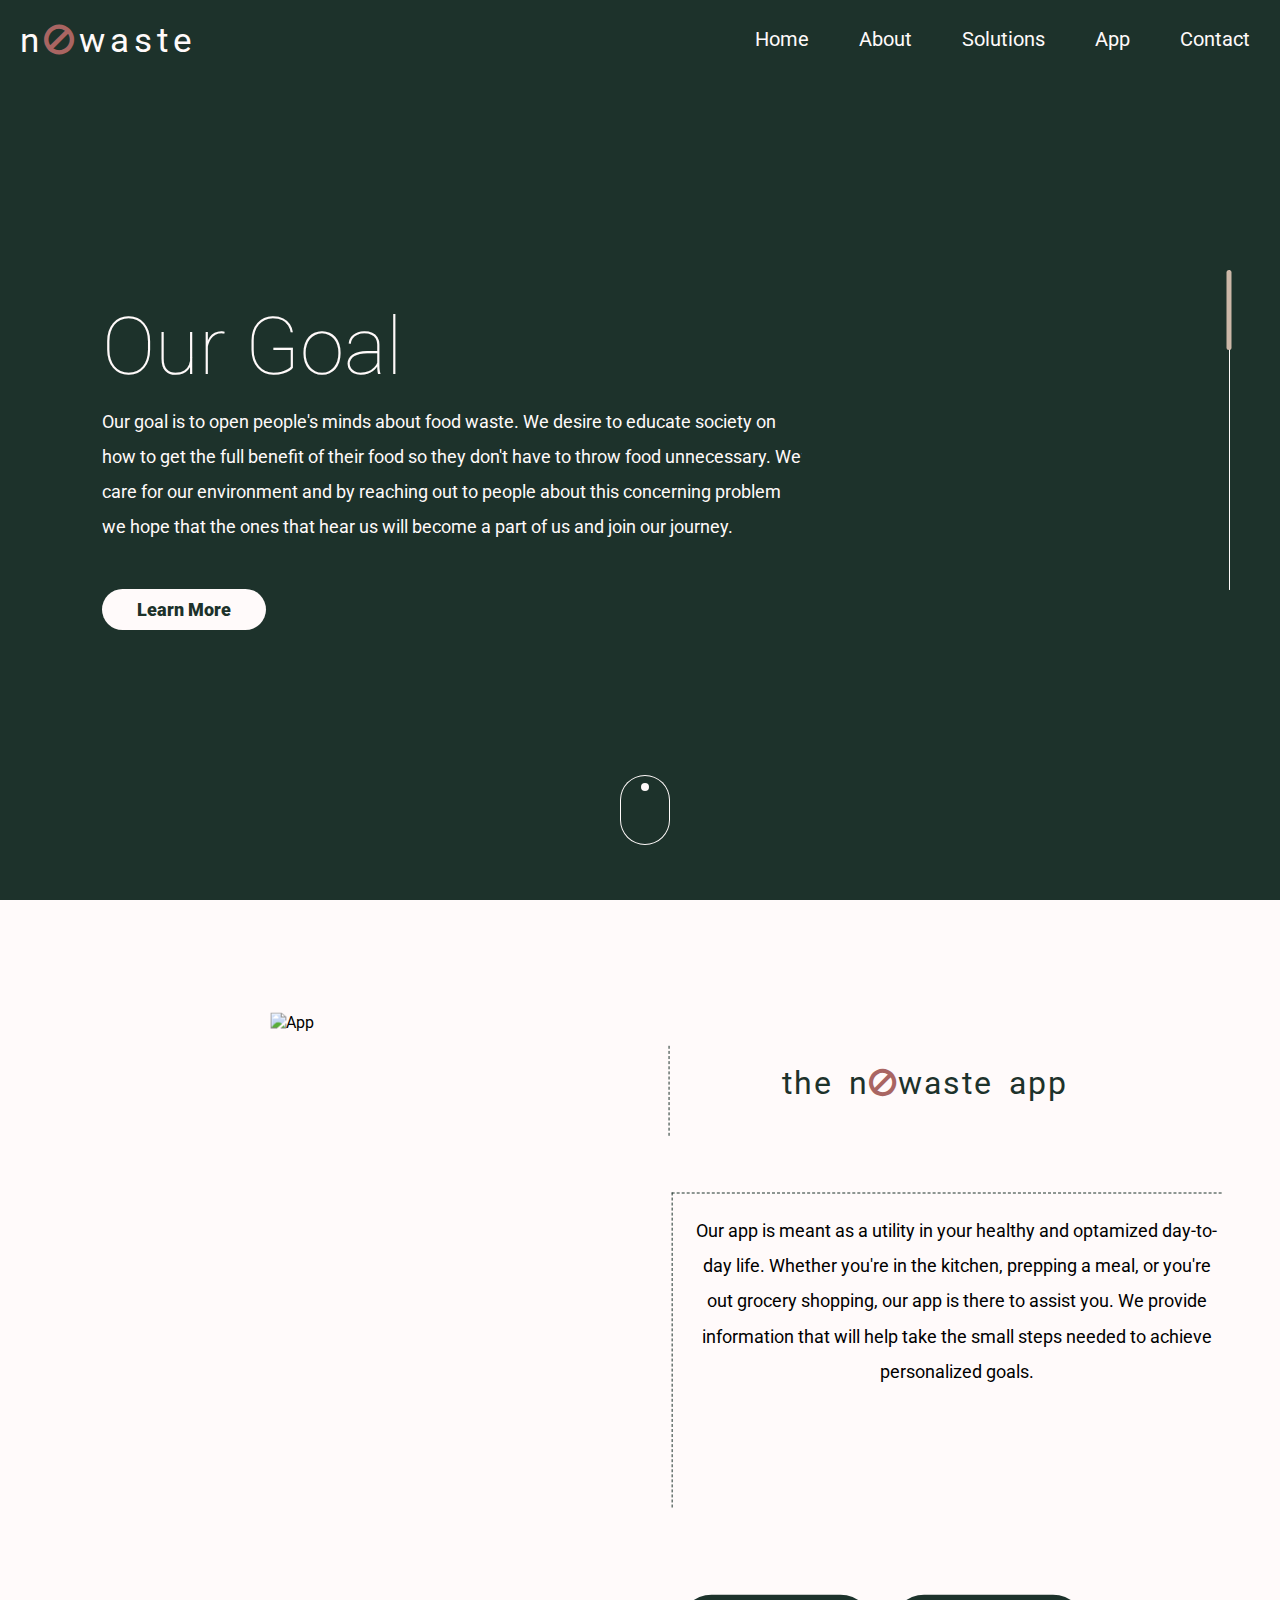
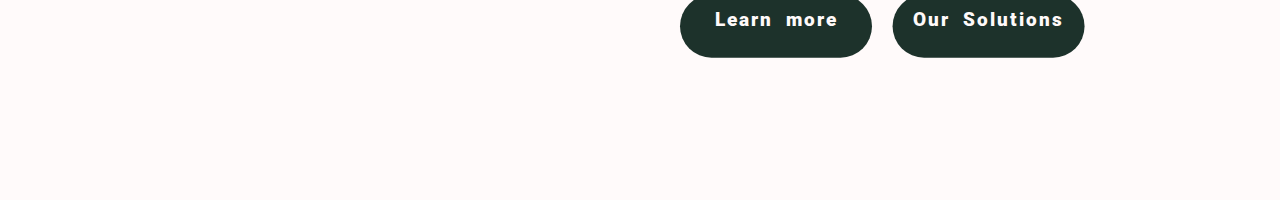
==== index.html @ 792d3bba "Add files via upload" ====
<!DOCTYPE html>
<html lang="en" dir="ltr">
  <head>
    <meta charset="utf-8">
    <meta name="viewport" content="width=device-width, initial-scale=1.0">
    <meta http-equiv="X-UA-Compatible" content="ie=edge">
    <link rel="preconnect" href="https://fonts.gstatic.com">
    <link rel="stylesheet" href="style.css">
    <link rel="stylesheet" href="https://cdnjs.cloudflare.com/ajax/libs/font-awesome/4.7.0/css/font-awesome.min.css">
    <title>Final Project NOwaste</title>
  </head>

  <body>

    <header>
      <div class="navbar">
        <input type="checkbox" id="navbar-check">
        <div class="navbar-head">
          <div class="navbar-logo">
            <a href="index.html" class="logo">n<i class="fa fa-ban"></i>waste</a>
          </div>
        </div>
        <div class="navbar-button" id="menu-nav">
          <label for="navbar-check">
            <span></span>
            <span></span>
            <span></span>
          </label>
        </div>

        <div class="links-navbar">
          <a href="index.html">Home</a>
          <a href="about.html">About</a>
          <a href="tips.html">Solutions</a>
          <a href="app.html">App</a>
          <a href="contact.html">Contact</a>
        </div>
      </div>
    </header>

    <div class="homepage-container">
      <div class="msg-container">
        <div id="slider">
          <div class="msg-col">
            <h1>Our Goal</h1>
            <p>
            Our goal is to open people's minds about food waste.
            We desire to educate society on how to get the full benefit of their food so they don't have to throw food unnecessary.
            We care for our environment and by reaching out to people about this concerning problem we hope that the ones that hear
            us will become a part of us and join our journey.
            </p>
              <a href="about.html">Learn More</a>
          </div>
          <div class="msg-col">
            <h1>Solutions</h1>
            <p>Here you can find some of our solutions on how you can avoid wasting food.
            Some of the information we cover here is how to make food last longer,
            what you can do to avoid over purchasing food,
            and recipes that uses most parts of the produce,
            all while maintaining the same taste and quality.</p>
              <a href="tips.html">Learn More</a>
          </div>
          <div class="msg-col">
            <h1>App</h1>
            <p>Our app is meant as a utility in your healthy and optamized day-to-day life.
            Whether you're in the kitchen, prepping a meal, or you're out grocery shopping,
            our app is there to assist you. We provide information that will help take the small steps
            needed to achieve personalized goals. </p>
              <a href="app.html">Learn More</a>
          </div>
          <div class="msg-col">
            <h1>Contact</h1>
            <p>We are an information site that works for a more sustainable future.
              Do you want to support us and have your ads on our websites
              and in our app? Send us an email! </p>
              <a href="contact.html">Learn More</a>
          </div>
          </div>
        </div>
        <div class="scroll" id="scrollOne">
          <a onclick="scrollDown('contentMain'); return false;" href="#" title="Scroll down" class="sectionScroll">!!!!<br>!!!!<br>!!!!</a>
        </div>
      </div>

      <button onclick="backTopFunc()" id="buttonTop" title="Back to top"><i class="fa fa-angle-double-up"></i></button>

      <script type="text/javascript" src="scroll.js"></script>

      <div class="controller">
        <div id="linje1" title="1. Slide"></div>
        <div id="linje2" title="2. Slide"></div>
        <div id="linje3" title="3. Slide"></div>
        <div id="linje4" title="4. Slide"></div>
        <div id="active" title="5. Slide"></div>
      </div>

      <section class="content-main" id="contentMain">
        <div class="picture-wrapper">
          <img src="img/app1.png" alt="App">
        </div>
        <div class="h-wrapper">
          <a href="app.html" title="Learn more about our app">the n<span><i class="fa fa-ban" aria-hidden="true"></span></i>waste app</a>
        </div>
        <div class="text-wrapper">
          <p>Our app is meant as a utility in your healthy and optamized day-to-day life.
          Whether you're in the kitchen, prepping a meal, or you're out grocery shopping,
          our app is there to assist you. We provide information that will help take the small steps
          needed to achieve personalized goals.</p>
        </div>
        <div class="app-main-wrapper">
          <a href="app.html" title="Learn More">Learn more</a>
        </div>
        <div class="app-main-wrapper" id="solutionsBtn">
          <a href="tips.html" title="Our Solutions">Our Solutions</a>
        </div>
      </section>

      <script type="text/javascript">

        var slider = document.getElementById('slider');
        var active = document.getElementById('active');
        var linje1 = document.getElementById('linje1');
        var linje2 = document.getElementById('linje2');
        var linje3 = document.getElementById('linje3');
        var linje4 = document.getElementById('linje4');

        linje1.onclick = function(){
          slider.style.transform = 'translateX(0)';
          active.style.top = '0px';
        }
        linje2.onclick = function(){
          slider.style.transform = 'translateX(-25%)';
          active.style.top = '80px';
        }
        linje3.onclick = function(){
          slider.style.transform = 'translateX(-50%)';
          active.style.top = '160px';
        }
        linje4.onclick = function(){
          slider.style.transform = 'translateX(-75%)';
          active.style.top = '240px';
        }

      </script>

      <noscript class="noscript-main">
        Javascript not enabled.
      </noscript>

    </div>

  </body>
</html>
---- style.css ----
@import url('https://fonts.googleapis.com/css2?family=Roboto:wght@300&display=swap');
*{
  margin: 0px;
  padding: 0px;
  box-sizing: border-box;
  font-family: 'Roboto', sans-serif;
}
body{
  margin: 0;
  background-color: #FFFAFA;
  min-height: 100vh;
}
/* end body*/

/*************** Nav 4.0 *************/

.navbar{
  height: 90px;
  width: 100%;
  background-color: #1d322b;
  position: fixed;
  z-index: 10000;
}

.navbar > .navbar-head{
  display: inline;
}

.navbar > .navbar-head > .navbar-logo{
  display: inline-block;
  padding: 20px 20px 20px 20px;
}

.navbar > .navbar-head > .navbar-logo > .logo{
  text-decoration: none;
  font-size: 35px;
  color: #FFFAFA;
  letter-spacing: 5px;
  cursor: pointer;
}

.navbar > .navbar-head > .navbar-logo > .logo > i{
  color: #a96562;
}

.navbar > .navbar-button{
  display: none;
}

.navbar > .links-navbar{
  display: inline;
}

.navbar > .links-navbar{
  float: right;
}

.navbar > .links-navbar > a{
  display: inline-block;
  padding: 25px 30px 25px 20px;
  text-decoration: none;
  font-size: 20px;
  color: /*#1d322b*/ #FFFAFA;
  float: left;
}

.navbar > .links-navbar > a:hover{
  background: transparent;
  color: #ccb8a8;
}

.navbar > .links-navbar > a::before{
  content: '';
  display: block;
  height: 2px;
  background: #ccb8a8;
  position: relative;
  top: 25px;
  width: 0%;
  transition: all ease-in-out 200ms;
}

.navbar > .links-navbar > a:hover::before{
  width: 100%;
}

.navbar #navbar-check{
  display: none;
}

@media (max-width: 780px) {
  .navbar > .navbar-button{
    display: inline-block;
    position: absolute;
    left: 95%;
    top: 50%;
    transform: translate(-95%, -50%);
  }

  .navbar > .navbar-button > label{
    display: inline-block;
    width: 50px;
    height: 50px;
    padding: 13px;
  }
  .navbar > .navbar-button > label:hover,
  .navbar #navbar-check:checked ~ .navbar-button > label{
    background-color: rgba(0, 0, 0, 0.3);
    border: 1px solid #ccb8a8;
  }

  .navbar > .navbar-button > label > span{
    display: block;
    width: 25px;
    height: 10px;
    border-top: 2px solid #ccb8a8;
  }
  .navbar > .links-navbar{
    position: absolute;
    display: block;
    width: 100%;
    background-color: #1d322b;
    height: 0px;
    transition: all 0.3s ease-in;
    overflow-y: hidden;
    top: 70px;
    left: 0px;
  }
  .navbar > .links-navbar > a{
    display: block;
    width: 100%;
    font-size: 22px;
    padding: 35px 50px 45px 30px;
    text-align: center;
    justify-content: center;
  }
  .navbar > #navbar-check:not(:checked) ~ .links-navbar{
    height: 0px;
  }
  .navbar > #navbar-check:checked ~ .links-navbar{
    height: calc(100vh - 50px);
    overflow-y: auto;
  }
}

/*************** End Nav 4.0 *************/

/************** Top half *************************/
.homepage-container{
  width: 100%;
  height: 100vh;
  background: #1d322b;
  background-position: center;
  background-size: cover;
  position: relative;
}

.msg-container{
  width: 700px;
  height: 500px;
  position: absolute;
  left: 8%;
  top: 60%;
  transform: translateY(-50%);
  overflow: hidden;
}

#slider{
  display: inline-flex;
  transition: 0.5s;
}

.msg-col{
  width: 700px;
  height: 380px;
}

.msg-col h1{
  color: #FFFAFA;
  font-size: 80px;
  font-weight: 100;
  margin: 10px 0;
}

.msg-col p{
  color: #FFFAFA;
  font-size: 18px;
  line-height: 35px;
}

.msg-col a{
  display: inline-block;
  text-decoration: none;
  color: #1d322b;
  background: #FFFAFA;
  font-size: 18px;
  padding: 10px 35px;
  border-radius: 30px;
  margin-top: 25px;
  font-weight: 900;
}

.controller{
  width: 1px;
  height: 320px;
  display: block;
  background: #FFFAFA;
  position: absolute;
  top: 30%;
  right: 50px;
  transform: translateY(-50%;);
  border-radius: 5px;
}

#linje1, #linje2, #linje3, #linje4, #linje5{
  height: 80px;
  width: 10px;
  cursor: pointer;
  transform: translateX(-50%);
}

#active{
  width: 5px;
  height: 80px;
  padding: 0;
  border-radius: 10px;
  background: #ccb8a8;
  position: absolute;
  top: 0;
  transform: translateX(-50%);
  transition: 0.5s;
}

.noscript-main{
  width: 1px;
  height: 320px;
  display: block;
  color: #FFFAFA;
  position: absolute;
  top: 30%;
  right: 150px;
  font-size: 18px;
}

@media screen and (max-height: 700px), screen and (max-width: 1000px) {
  .msg-container{
    position: absolute;
    width: 80%;
    height: 80%;
    left: 20%;
    top: 70%;
    transform: translate(-20%, -70%);
    overflow: hidden;
  }
  .msg-col{
    height: 500px;
    width: 398px;
    left: 0%;
    top: 0%;
    transform: translate(-0%, -0%);
  }
  .msg-col h1{
    font-size: 3.5em;
  }
  .msg-col p{
    height: 320px;
    width: 360px;
  }
  .noscript-main{
    top: 15%;
    right: 100px;
  }
  #active{
    width: 5px;
    height: 80px;
    padding: 0;
    border-radius: 10px;
    background: #ccb8a8;
    position: absolute;
    top: 0;
    transform: translateX(-50%);
    transition: 0.5s;
  }
}
/* End Top half */

/******************** Scroll down *********************/
.scroll, .scroll:before{
  position: absolute;
  left: 50%;
}

.scroll{
  width: 50px;
  height: 70px;
  margin-left: -20px;
  top: 90%;
  margin-top: -35px;
  box-shadow: inset 0 0 0 1px #FFFAFA;
  border-radius: 25px;
  cursor: pointer;
}

.scroll:before{
  content: '';
  width: 8px;
  height: 8px;
  background: #FFFAFA;
  margin-left: -4px;
  top: 8px;
  border-radius: 4px;
  animation-duration: 1.9s;
  animation-iteration-count: infinite;
  animation-name: down;
}

.scroll:hover{
  background: #FFFAFA;
}

@keyframes down {
  0%{
    opacity: 0;
    transform: translateY(46px);
  }
  100%{
    opacity: 1;
  }
}

.sectionScroll{
  opacity: 0;
  position: absolute;
  top: 50%;
  left: 50%;
  transform: translate(-50%, -50%);
  z-index: 1;
}

@media screen and (max-width: 700px) {
  .scroll{
    display: none;
  }
}
/* End Scroll down */

/**************** Homepage under ******************/
.content-main{
  position: absolute;
  height: 100vh;
  width: 100%;
  justify-content: flex-start;
  flex-direction: column;
  background: #FFFAFA;
}

.picture-wrapper{
  position: absolute;
  height: 75%;
  width: 45%;
  top: 50%;
  left: 10%;
  transform: translate(-10%, -50%);
}

.picture-wrapper img{
  position: absolute;
  height: 511px;
  width: 236px;
  margin-left: 200px;
}

.h-wrapper{
  position: absolute;
  height: 10%;
  width: 40%;
  top: 18%;
  left: 87%;
  transform: translate(-87%, -18%);
  border-left: 1px dashed #1d322b;
}

.h-wrapper a{
  position: absolute;
  top: 50%;
  left: 50%;
  transform: translate(-50%, -50%);
  width: 60%;
  height: 60%;
  text-decoration: none;
  text-align: center;
  letter-spacing: 2px;
  word-spacing: 6px;
  font-size: 200%;
  cursor: pointer;
  color: #1d322b;
}

.h-wrapper i{
  color: #a96562;
}

.text-wrapper{
  position: absolute;
  height: 35%;
  width: 43%;
  top: 50%;
  left: 92%;
  transform: translate(-92%, -50%);
  padding-left: 20px;
  text-align: center;
  margin: auto;
  padding-top: 20px;
  border-left: 1px dashed #1d322b;
  border-top: 1px dashed #1d322b;
}

.text-wrapper p{
  line-height: 200%;
  font-size: 110%;
}

.app-main-wrapper{
  position: absolute;
  height: 7%;
  width: 15%;
  top: 83%;
  left: 62.5%;
  transform: translate(-62.5%, -83%);
  background: #1d322b;
  border-radius: 50px;
  margin: auto;
  text-align: center;
}

.app-main-wrapper a{
  text-decoration: none;
  font-size: 120%;
  font-weight: 900;
  color: #FFFAFA;
  margin-top: 2px;
  letter-spacing: 2px;
  word-spacing: 6px;
  line-height: 260%;
}
/* end homepage under */

/********************** tips / solutions *******************************/
#solutionsBtn{
  padding: 0;
  position: absolute;
  height: 7%;
  width: 15%;
  top: 83%;
  left: 82%;
  transform: translate(-82%, -83%);
}

@media screen and (max-width: 1100px) {
  .picture-wrapper{
    top: 50%;
    left: 30%;
    transform: translate(-50%, -85%);
    height: 40%;
    width: 80%;
  }
}

@media screen and (max-width: 1000px) {


  .header li{
    float: left;
  }

  .header li a{
    padding: 30px 30px;
    padding-left: 0px;

  }

  .header ul a:hover{
    background: transparent;
    color: #ccb8a8;
  }

  .header ul a::before{
  content: '';
  display: block;
  height: 2px;
  background: #ccb8a8;
  position: relative;
  top: 25px;
  width: 0%;
  transition: all ease-in-out 200ms;
  }

  .header ul a:hover::before{
    width: 100%;
  }

  .header .menu{
    clear: none;
    float: right;
    max-height: none;
    min-height: none;
    line-height: normal;
  }

  .picture-wrapper{
    top: 50%;
    left: 30%;
    transform: translate(-50%, -85%);
    height: 40%;
    width: 80%;
  }
}

@media screen and (max-width: 700px) {
  .content-main{
    height: 170vh;
  }
  .h-wrapper{
    top: 6%;
    left: 50%;
    transform: translate(-50%, -6%);
    width: 60%;
    height: 10vh;
    border: none;
    border-bottom: 1px dashed #1d322b;
  }
  .h-wrapper a{
    height: 55%;
    width: 100%;
    top: 50%;
    left: 50%;
    transform: translate(-50%, -50%);
    font-size: 200%;
  }
  .picture-wrapper{
    top: 95%;
    left: 0%;
    transform: translate(-0%, -95%);
    height: 40%;
    width: 80%;
  }

  .picture-wrapper img{
    position: absolute;
    height: 511px;
    width: 236px;
    margin-left: 10px;
  }

  .text-wrapper{
    height: 45vh;
    width: 80%;
    top: 20%;
    left: 50%;
    transform: translate(-50%, -20%);
    border: none;
  }
  .app-main-wrapper{
    width: 35%;
    height: 4%;
    top: 50%;
    left: 25%;
    transform: translate(-50%, -50%);
    font-size: 90%;
    padding-bottom: 50px;
  }
  #solutionsBtn{
    width: 35%;
    height: 4%;
    top: 50%;
    left: 75%;
    transform: translate(-50%, -50%);
    font-size: 90%;
    padding-bottom: 50px;
  }
}


@media screen and (max-width: 475px) {
  .content-main{
    height: 170vh;
  }
  .h-wrapper{
    top: 6%;
    left: 50%;
    transform: translate(-50%, -6%);
    width: 60%;
    height: 15vh;
    border: none;
    border-bottom: 1px dashed #1d322b;
  }
  .h-wrapper a{
    height: 55%;
    width: 100%;
    top: 50%;
    left: 50%;
    transform: translate(-50%, -50%);
    font-size: 200%;
  }
  .picture-wrapper{
    top: 85%;
    left: 50%;
    transform: translate(-50%, -85%);
    height: 40%;
    width: 80%;
  }

  .picture-wrapper img{
    position: absolute;
    height: 511px;
    width: 236px;
    margin-left: 10px;
  }

  .text-wrapper{
    height: 45vh;
    width: 80%;
    top: 20%;
    left: 50%;
    transform: translate(-50%, -20%);
    border: none;
  }
  .app-main-wrapper{
    width: 35%;
    height: 4%;
    top: 46%;
    left: 25%;
    transform: translate(-50%, -46%);
    font-size: 90%;
    padding-bottom: 50px;
  }
  #solutionsBtn{
    width: 35%;
    height: 4%;
    top: 46%;
    left: 75%;
    transform: translate(-50%, -46%);
    font-size: 90%;
    padding-bottom: 50px;
  }
}

@media screen and (max-width: 375px) {
  .content-main{
    height: 170vh;
  }
  .h-wrapper{
    top: 6%;
    left: 50%;
    transform: translate(-50%, -6%);
    width: 60%;
    height: 15vh;
    border: none;
    border-bottom: 1px dashed #1d322b;
  }
  .h-wrapper a{
    height: 55%;
    width: 100%;
    top: 50%;
    left: 50%;
    transform: translate(-50%, -50%);
    font-size: 200%;
  }
  .picture-wrapper{
    top: 85%;
    left: 50%;
    transform: translate(-50%, -85%);
    height: 40%;
    width: 80%;
  }

  .picture-wrapper img{
    position: absolute;
    height: 511px;
    width: 236px;
    margin-left: 10px;
  }

  .text-wrapper{
    height: 45vh;
    width: 80%;
    top: 20%;
    left: 50%;
    transform: translate(-50%, -20%);
    border: none;
  }
  .app-main-wrapper{
    width: 35%;
    height: 1%;
    top: 47%;
    left: 25%;
    transform: translate(-50%, -47%);
    font-size: 10px;
    padding-bottom: 25px;
  }
  #solutionsBtn{
    width: 35%;
    height: 1%;
    top: 47%;
    left: 75%;
    transform: translate(-50%, -47%);
    font-size: 10px;
    padding-bottom: 25px;
  }
  .msg-col{
    width: 700px;
    height: 380px;
  }

  .msg-col h1{
    color: #FFFAFA;
    font-size: 80px;
    font-weight: 100;
    margin: 10px 0;
  }

  .msg-col p{
    color: #FFFAFA;
    font-size: 18px;
    line-height: 35px;
  }

  .msg-col a{
    display: inline-block;
    text-decoration: none;
    color: #1d322b;
    background: #FFFAFA;
    font-size: 18px;
    padding: 10px 35px;
    border-radius: 30px;
    margin-top: 25px;
    font-weight: 900;
  }

  .controller{
    width: 1px;
    height: 320px;
    display: block;
    background: #FFFAFA;
    position: absolute;
    top: 30%;
    right: 50px;
    transform: translateY(-50%;);
    border-radius: 5px;
  }
}

@media screen and (max-width: 320px) {
  .content-main{
    height: 170vh;
  }
  .h-wrapper{
    top: 6%;
    left: 50%;
    transform: translate(-50%, -6%);
    width: 60%;
    height: 15vh;
    border: none;
    border-bottom: 1px dashed #1d322b;
  }
  .h-wrapper a{
    height: 55%;
    width: 100%;
    top: 50%;
    left: 50%;
    transform: translate(-50%, -50%);
    font-size: 16px;
  }
  .picture-wrapper{
    top: 85%;
    left: 50%;
    transform: translate(-50%, -85%);
    height: 40%;
    width: 80%;
  }

  .picture-wrapper img{
    position: absolute;
    height: auto;
    width: 180px;
    margin-left: 10px;
  }

  .text-wrapper{
    height: 45vh;
    width: 80%;
    top: 20%;
    left: 50%;
    transform: translate(-50%, -20%);
    border: none;
    font-size: 14px;
  }
  .app-main-wrapper{
    width: 35%;
    height: 1%;
    top: 47%;
    left: 25%;
    transform: translate(-50%, -47%);
    font-size: 10px;
    padding-bottom: 25px;
  }
  #solutionsBtn{
    width: 35%;
    height: 1%;
    top: 47%;
    left: 75%;
    transform: translate(-50%, -47%);
    font-size: 10px;
    padding-bottom: 25px;
  }
  .msg-col{
    width: 700px;
    height: 380px;
  }

  .msg-col h1{
    color: #FFFAFA;
    font-size: 18px;
    font-weight: 100;
    margin: 10px 0;
  }

  .msg-col p{
    color: #FFFAFA;
    font-size: 12px;
    line-height: 25px;
    width: 250px;
  }

  .msg-col a{
    display: inline-block;
    text-decoration: none;
    color: #1d322b;
    background: #FFFAFA;
    font-size: 18px;
    padding: 10px 35px;
    border-radius: 30px;
    margin-top: 25px;
    font-weight: 900;
  }
  .controller{
    width: 1px;
    height: 320px;
    display: block;
    background: #FFFAFA;
    position: absolute;
    top: 30%;
    right: 15px;
    transform: translateY(-50%;);
    border-radius: 5px;
  }
}

/* end tips / solutions */

/*************** Tips - container *******************/
.tips-container{
  width: 100%;
  height: 100vh;
  background: #1d322b;
  background-position: center;
  background-size: cover;
  position: absolute;
  top: 0;
}

.tips-col{
  position: absolute;
  width: 80%;
  height: 50%;
  top: 50%;
  left: 30%;
  transform: translate(-30%, -50%);
}

.tips-col-h{
  position: absolute;
  top: 0%;
  left: 0%;
  transform: translate(-0%, -0%);
  width: 100%;
  height: 18%;
}

.tips-col-h h1{
  color: #FFFAFA;
  font-size: 320%;
  font-weight: 100;
  margin-bottom: 10px;
}

.tips-col-p{
  position: absolute;
  width: 70%;
  height: 70%;
  top: 100%;
  left: 0%;
  transform: translate(-0%, -100%);
}

.tips-col-p p{
  color: #FFFAFA;
  font-size: 18px;
  line-height: 32px;
  text-align: left;

}

@media screen and (max-width: 75em) {
  .tips-col{
    width: 90%;
    height: 70%;
    top: 65%;
    left: 50%;
    transform: translate(-50%, -65%);
  }
  .tips-col-h{
    height: 20%;
    width: 100%;
    top: 0%;
    left: 0%;
    transform: translate(-0%, -0%);
  }
  .tips-col-h h1{
    font-size: 2.0em;
  }
  .tips-col-p{
    height: 75%;
    width: 100%;
    top: 100%;
    left: 0%;
    transform: translate(-0%, -100%);
  }
  .tips-col p{
    line-height: 30px;
    font-size: 100%;
  }
}
/* End Tips - container */

/*************** Scroll 2.0 down ********************/
.section11{
  border: 1px solid red;
  position: absolute;
  top: 85%;
  left: 50%;
  transform: translate(-50%, -85%);
}

.scroll-b, .scroll-b:before{
  position: absolute;
  left: 50%;
}

.scroll-b{
  width: 50px;
  height: 70px;
  margin-left: -20px;
  top: 90%;
  margin-top: -35px;
  box-shadow: inset 0 0 0 1px #FFFAFA;
  border-radius: 25px;
  cursor: pointer;
}

.scroll-b:before{
  content: '';
  width: 8px;
  height: 8px;
  background: #FFFAFA;
  margin-left: -4px;
  top: 8px;
  border-radius: 4px;
  animation-duration: 1.9s;
  animation-iteration-count: infinite;
  animation-name: downtwo;
}

.scroll-b:hover{
  background: #FFFAFA;
}

@keyframes downtwo {
  0%{
    opacity: 0;
    transform: translateY(46px);
  }
  100%{
    opacity: 1;
  }
}

.section-scroll{
  opacity: 0;
  position: absolute;
  top: 85%;
  left: 50%;
  transform: translate(-50%, -85%);
  z-index: 1;
}

#buttonTop{
  display: none;
  position: fixed;
  top: 90%;
  left: 95%;
  transform: translate(-95%, -90%);
  z-index: 100;
  outline: none;
  background-color: transparent;
  cursor: pointer;
  padding: 10px;
  border: 4px solid #a96562;
  border-radius: 80px;
  font-size: 28px;
}

#buttonTop i{
  color: #a96562;
  animation-duration: 1.9s;
  animation-iteration-count: infinite;
  animation-name: arrowUp;
}

@keyframes arrowUp {
  0%{
    opacity: 0;
    transform: translateY(35px);
  }
  100%{
    opacity: 1;
  }
}

@media screen and (max-width: 700px) {
  .scroll-b{
    display: none;
  }
  #buttonTop{
    display: none;
  }
}
/* End Scroll 2.0 down */

/******************* Smoothie - tips ***************/
.wrapper-s{
  position: absolute;
  height: 80vh;
  width: 100%;
  top: 100%;
  justify-content: flex-start;
  flex-direction: column;
  text-align: center;
}

.smoothie-text{
  position: absolute;
  display: block;
  height: 400px;
  width: 38%;
  top: 50%;
  left: 8%;
  transform: translate(-8%, -50%);
  border-bottom: 1px dashed #1d322b;
  border-right: 1px dashed #1d322b;
}

.smoothie-img{
  display: block;
  position: relative;
  height: 450px;
  width: 600px;
  top: 50%;
  left: 48%;
  transform: translate(0%, -50%);
}

.smoothie-text h1{
  font-size: 4em;
  text-align: center;
  color: #000;
}

.smoothie-text p{
  color: #000;
  line-height: 40px;
  text-align: center;
  font-size: 18px;
  text-align: center;
  margin-left: 10%;
  margin-right: 10%;
}

@media screen and (max-width: 1255px) {
  .wrapper-s{
    height: 150vh;
  }
  .smoothie-text{
    height: 300px;
    width: 400px;
    border-right: none;
    justify-content: center;
    align-items: center;
    top: 20%;
    left: 50%;
    transform: translate(-50%, -20%);
  }
  .smoothie-text h1{
    font-size: 2.5em;
    text-align: center;
    color: #000;
  }
  .smoothie-img{
    display: block;
    position: relative;
    height: 320px;
    width: 400px;
    top: 80%;
    left: 50%;
    transform: translate(-50%, -80%);
  }
}
/* End Smoothie - tips */

/************ Vacuum - tips ******************/
.wrapper-v{
  position: absolute;
  height: 80vh;
  width: 100%;
  top: 180%;
  justify-content: flex-start;
  flex-direction: column;
  text-align: center;
}

.vacuum-text{
  position: absolute;
  display: block;
  height: 420px;
  width: 38%;
  top: 50%;
  right: 5%;
  transform: translate(-5%, -50%);
  border-bottom: 1px dashed #1d322b;
  border-left: 1px dashed #1d322b;
  vertical-align: middle;
}

.vacuum-img{
  display: block;
  position: relative;
  height: 450px;
  width: 600px;
  top: 50%;
  left: 50%;
  transform: translate(-95%, 13%);
}

.vacuum-text h1{
  font-size: 3.5em;
  text-align: center;
  color: #000;
}

.vacuum-text p{
  color: #000;
  line-height: 40px;
  text-align: center;
  font-size: 18px;
  text-align: center;
  margin-left: 10%;
  margin-right: 10%;
}

@media screen and (max-width: 1255px) {
  .wrapper-v{
    height: 145vh;
    top: 250%;
    display: flex;
    align-items: center;
    justify-content: center;
  }
  .vacuum-text{
    display: block;
    position: absolute;
    height: 395px;
    width: 400px;
    border-left: none;
    text-align: center;
    top: 1%;
    left: 50%;
    transform: translate(-50%, -1%);
    margin: 0px;
  }
  .vacuum-text h1{
    font-size: 2.5em;
    text-align: center;
    color: #000;
    margin-top: 0px;
  }
  .vacuum-text p{
    font-weight: lighter;
    margin-left: 0px;
    margin-right: 0px;
  }
  .vacuum-img{
    display: block;
    position: absolute;
    height: 300px;
    width: 400px;
    top: 80%;
    left: 50%;
    transform: translate(-50%, -80%);
  }
}
/* End Vacuum - tips */

/************** Label - tips *****************/
.wrapper-l{
  position: absolute;
  height: 80vh;
  width: 100%;
  top: 260%;
  justify-content: flex-start;
  flex-direction: column;
  text-align: center;
}

.label-text{
  position: absolute;
  display: block;
  height: 400px;
  width: 38%;
  top: 50%;
  left: 3%;
  transform: translate(-3%, -50%);
  border-bottom: 1px dashed #1d322b;
  border-right: 1px dashed #1d322b;
}

.label-img{
  display: block;
  position: relative;
  height: 450px;
  width: 600px;
  top: -15%;
  left: 48%;
  transform: translate(0%, 15%);
}

.label-text h1{
  font-size: 4em;
  text-align: center;
  color: #000;
}

.label-text p{
  color: #000;
  line-height: 40px;
  text-align: center;
  font-size: 18px;
  text-align: center;
  margin-left: 10%;
  margin-right: 10%;
}

@media screen and (max-width: 1255px) {
  .wrapper-l{
    height: 145vh;
    top: 395%;
  }
  .label-text{
    display: block;
    position: absolute;
    height: 400px;
    width: 395px;
    border-right: none;
    text-align: center;
    top: 2%;
    left: 50%;
    transform: translate(-50%, -2%);
    margin: 0px;
  }
  .label-text h1{
    font-size: 2.5em;
    text-align: center;
    color: #000;
  }
  .label-text p{
    font-weight: lighter;
  }
  .label-img{
    display: block;
    position: absolute;
    height: 300px;
    width: 400px;
    top: 80%;
    left: 50%;
    transform: translate(-50%, -80%);
  }
}
/* End Label - tips */

/**************** Shopping - tips ******************/
.wrapper-sh{
  position: absolute;
  height: 80vh;
  width: 100%;
  top: 340%;
  justify-content: flex-start;
  flex-direction: column;
  text-align: center;
}

.shopping-text{
  position: absolute;
  display: block;
  height: 400px;
  width: 38%;
  top: 50%;
  right: 3%;
  transform: translate(-3%, -50%);
  border-bottom: 1px dashed #1d322b;
  border-left: 1px dashed #1d322b;
}

.shopping-img{
  display: block;
  position: relative;
  height: 450px;
  width: 600px;
  top: -15%;
  left: 10%;
  transform: translate(-10%, 15%);
}

.shopping-text h1{
  font-size: 4em;
  text-align: center;
  color: #000;
  margin-top: 60px;
}

.shopping-text p{
  color: #000;
  line-height: 40px;
  text-align: center;
  font-size: 18px;
  text-align: center;
  margin-left: 10%;
  margin-right: 10%;
}

@media screen and (max-width: 1255px) {
  .wrapper-sh{
    height: 140vh;
    top: 540%;
  }
  .shopping-text{
    display: block;
    position: absolute;
    height: 330px;
    width: 395px;
    border-left: none;
    text-align: center;
    top: 10%;
    left: 50%;
    transform: translate(-50%, -10%);
    margin: 0px;
  }
  .shopping-text h1{
    font-size: 2.5em;
    text-align: center;
    color: #000;
    margin-top: 0px;
  }
  .shopping-text p{
    font-weight: lighter;
  }
  .shopping-img{
    display: block;
    position: absolute;
    height: 300px;
    width: 400px;
    top: 80%;
    left: 50%;
    transform: translate(-50%, -80%);
  }
}
/* End Shopping- tips */

/******************** Drying - tips **********************/
.wrapper-d{
  position: absolute;
  height: 80vh;
  width: 100%;
  top: 420%;
  justify-content: flex-start;
  flex-direction: column;
  text-align: center;
}

.dried-text{
  position: absolute;
  display: block;
  height: 460px;
  width: 38%;
  top: 50%;
  left: 8%;
  transform: translate(-8%, -50%);
  border-bottom: 1px dashed #1d322b;
  border-right: 1px dashed #1d322b;
}

.dried-img{
  display: block;
  position: relative;
  height: 450px;
  width: 600px;
  top: -14%;
  left: 91%;
  transform: translate(-91%, 14%);
}

.dried-text h1{
  font-size: 4em;
  text-align: center;
  color: #000;
}

.dried-text p{
  color: #000;
  line-height: 40px;
  text-align: center;
  font-size: 18px;
  text-align: center;
  margin-left: 10%;
  margin-right: 10%;
}

@media screen and (max-width: 1255px) {
  .wrapper-d{
    height: 155vh;
    top: 680%;
  }
  .dried-text{
    display: block;
    position: absolute;
    height: 450px;
    width: 400px;
    border-right: none;
    text-align: center;
    top: 10%;
    left: 50%;
    transform: translate(-50%, -10%);
    margin: 0px;
  }
  .dried-text h1{
    font-size: 2.5em;
    text-align: center;
    color: #000;
    margin-top: 0px;
  }
  .dried-text p{
    font-weight: lighter;
    margin-left: 0px;
    margin-right: 0px;
  }
  .dried-img{
    display: block;
    position: absolute;
    height: 300px;
    width: 400px;
    top: 85%;
    left: 50%;
    transform: translate(-50%, -85%);
  }
}
/* End Drying - tips */

/******************* Organize - tips ********************/
.wrapper-o{
  position: absolute;
  height: 80vh;
  width: 100%;
  top: 500%;
  justify-content: flex-start;
  flex-direction: column;
  text-align: center;
}

.organize-text{
  position: absolute;
  display: block;
  height: 420px;
  width: 38%;
  top: 50%;
  right: 3%;
  transform: translate(-3%, -50%);
  border-bottom: 1px dashed #1d322b;
  border-left: 1px dashed #1d322b;
}

.organize-img{
  display: block;
  position: relative;
  height: 450px;
  width: 600px;
  top: -15%;
  left: 10%;
  transform: translate(-10%, 15%);
}

.organize-text h1{
  font-size: 4em;
  text-align: center;
  color: #000;
}

.organize-text p{
  color: #000;
  line-height: 40px;
  text-align: center;
  font-size: 18px;
  text-align: center;
  margin-left: 10%;
  margin-right: 10%;
}

@media screen and (max-width: 1255px) {
  .wrapper-o{
    height: 140vh;
    top: 835%;
  }
  .organize-text{
    display: block;
    position: absolute;
    height: 380px;
    width: 395px;
    border-left: none;
    text-align: center;
    top: 10%;
    left: 50%;
    transform: translate(-50%, -10%);
    margin: 0px;
  }
  .organize-text h1{
    font-size: 2.5em;
    text-align: center;
    color: #000;
    margin-top: 0px;
  }
  .organize-text p{
    font-weight: lighter;
    margin-left: 0px;
    margin-right: 0px;
  }
  .organize-img{
    display: block;
    position: absolute;
    height: 300px;
    width: 400px;
    top: 86%;
    left: 50%;
    transform: translate(-50%, -86%);
  }
}
/* End - Organize - tips */



/******************* app ********************/
.app-container {
  background-color: #9ebc99;
  padding: 20px;
  position: absolute;
  padding-top: 5px;
  height: 200vh;
  width: 100%;
  top: 10%;
  justify-content: flex-start;
  flex-direction: column;
  line-height: 1.5;
}
.app-container h1 {
  color: #1d322b;
  text-align: center;
  margin-top: 50px;
  font-size: 40px;
  margin-bottom: 20px;
}
.app-container p {
  font-size: 14px;
}

.app-container ul {
float: left;
list-style: none;
width: 100%;
margin-top:20px;
margin-bottom: 20px;
}

.app-container li {
  text-decoration: none;
  width: 19%;
  display: inline-block;
}

.app-container img{
  width: 90%;
  border-radius: 3px;
}


/*.app-img{
  margin-left: 165px;
  border-radius: 2px;
}*/

.app-text {
  width: 1050px;
  margin-top: 20px;
  margin-left: 165px;
}

.app-text p{
  margin-bottom:10px;
}

.app-text h3{
  padding-bottom: 0px;
}
.download-button {
  text-align: center;
  font-style: italic;
}

.btn {
  background-color: #4A235A;
  border: none;
  color: #f4f4f4;
  padding: 12px 30px;
  cursor: pointer;
  font-size: 20px;
  border-radius: 2px;
}
.btn:hover{
  background-color: #8E44AD;
  border: none;
  color: white;
}


/*@media screen and (max-width: 1294px) {
  .app-container {
    background-color: #9ebc99;
    padding: 20px;
    position: absolute;
    padding-top: 5px;
    height: 350vh;
    width: 100%;
    min-width: 1200px;
    top: 5%;
    justify-content: flex-start;
    flex-direction: column;
    line-height: 1.5;
  }

.app-container h1 {
    color: #1d322b;
    text-align: center;
    margin-top: 50px;
    font-size: 40px;
    margin-bottom: 20px;
  }

  .app-container p {
    font-size: 16px;
  }

  .app-container ul {
  float: left;
  list-style: none;
  width: 100%;
  margin-top:20px;
  margin-bottom: 20px;
  }

  .app-container li {
    text-decoration: none;
    width: 25%;
    display: inline-block;
  }

  .app-container img{
    width: 90%;
    border-radius: 3px;
  }



  .app-text {
    width: 1050px;
    margin-top: 20px;
    margin-left: 10px;

  }

  .app-text p{
    margin-bottom:10px;

  }

  .app-text h3{
    padding-bottom: 0px;
  }
  .download-button {
    text-align: center;
    font-style: italic;
  }

  .btn {
    background-color: #4A235A;
    border: none;
    color: #f4f4f4;
    padding: 12px 30px;
    cursor: pointer;
    font-size: 20px;
    border-radius: 2px;
  }
  .btn:hover{
    background-color: #8E44AD;
    border: none;
    color: white;
  }*/

@media screen and (max-width: 1122px) {
.app-container {
  background-color: #9ebc99;
  padding:20px;
  position: absolute;
  padding-top: 5px;
  height: 350vh;
  width: 100%;
  top: 5%;
  justify-content: flex-start;
  flex-direction: column;
  line-height: 1.5;
}
.app-container h1 {
  color: #1d322b;
  text-align: center;
  margin-top: 50px;
  font-size: 40px;
  margin-bottom: 20px;
}
.app-container p {
  font-size: 14px;

}

.app-img{
  margin-left: 10px;
  border-radius: 2px;
}

.app-text {
  width: 900px;
  margin-top: 20px;
  margin-left: 10px;
  margin-right: 40px;
}

.app-text p{
  margin-bottom:10px;
  margin-right: 40px;
}

.app-text h3{
  padding-bottom: 0px;
}
.download-button {
  text-align: center;
  font-style: italic;
}

.btn {
  background-color: #4A235A;
  border: none;
  color: #f4f4f4;
  padding: 12px 30px;
  cursor: pointer;
  font-size: 20px;
  border-radius: 2px;
}
.btn:hover{
  background-color: #8E44AD;
  border: none;
  color: white;
  }
}
@media screen and (max-width: 768px) {
.app-container {
  background-color: #9ebc99;
  padding:20px;
  position: absolute;
  padding-top: 5px;
  height: 350vh;
  width: 100%;
  top: 5%;
  justify-content: flex-start;
  flex-direction: column;
  line-height: 1.5;
}
.app-container h1 {
  color: #1d322b;
  text-align: center;
  margin-top: 50px;
  font-size: 40px;
  margin-bottom: 20px;
}
.app-container p {
  font-size: 14px;

}

.app-img{
  margin-left: 10px;
  border-radius: 2px;
}

.app-text {
  width: 100%;
  margin-top: 20px;
  margin-left: 10px;


}

.app-text p{
  margin-bottom:10px;


}

.app-text h3{
  padding-bottom: 0px;
}
.download-button {
  text-align: center;
  font-style: italic;
}

.btn {
  background-color: #4A235A;
  border: none;
  color: #f4f4f4;
  padding: 12px 30px;
  cursor: pointer;
  font-size: 20px;
  border-radius: 2px;
}
.btn:hover{
  background-color: #8E44AD;
  border: none;
  color: white;
  }
}

 @media screen and (max-width: 500px){
    .app-container {
      background-color: #9ebc99;
      padding: 20px;
      position: absolute;
      padding-top: 5px;
      height: 700vh;
      width: 100%;
      top: 5%;
      justify-content: flex-start;
      flex-direction: column;
      line-height: 1.5;
    }

    .app-container h1 {
      color: #1d322b;
      text-align: center;
      margin-top: 70px;
      font-size: 35px;
      margin-bottom: 35px;
    }
    .app-container p {
      font-size: 16px;

    }

    .app-container ul {
    float: left;
    list-style: none;
    width: 100%;
    margin-top:20px;
    margin-bottom: 20px;
    }

    .app-container li {
      text-decoration: none;
      width: 25%;
      display: inline-block;
    }

    .app-container img{
      width: 100%;
      border-radius: 3px;
    }

    .app-img{
      margin-left: 10px;
      border-radius: 2px;
    }

    .app-text {
      width: 1050px;
      margin-top: 20px;
      margin-left: 5px;
      width: 100%;

    }

    .app-text p{
      margin-bottom:10px;
      margin-right: 5px;
      width: 100%;
    }

    .app-text h4{
      padding-bottom: 0px;
      font-size: 25px;
    }
    .download-button {
      text-align: center;
      font-style: italic;
    }

    .btn {
      background-color: #4A235A;
      border: none;
      color: #f4f4f4;
      padding: 8px 25px;
      cursor: pointer;
      font-size: 35px;
      border-radius: 2px;
    }
    .btn:hover{
      background-color: #8E44AD;
      border: none;
      color: white;
      }
    }

    @media screen and (max-width: 320px){
       .app-container {
         background-color: #9ebc99;
         padding: 20px;
         position: absolute;
         padding-top: 5px;
         height: 700vh;
         width: 100%;
         top: 5%;
         justify-content: flex-start;
         flex-direction: column;
         line-height: 1.5;
       }

       .app-container h1 {
         color: #1d322b;
         text-align: center;
         margin-top: 70px;
         font-size: 35px;
         margin-bottom: 35px;
       }
       .app-container p {
         font-size: 16px;

       }

       .app-container ul {
       float: left;
       list-style: none;
       width: 100%;
       margin-top:20px;
       margin-bottom: 20px;
       }

       .app-container li {
         text-decoration: none;
         width: 25%;
         display: inline-block;
       }

       .app-container img{
         width: 100%;
         border-radius: 3px;
       }

       .app-img{
         margin-left: 10px;
         border-radius: 2px;
       }

       .app-text {
         width: 1050px;
         margin-top: 20px;
         margin-left: 5px;
         width: 100%;

       }

       .app-text p{
         margin-bottom:10px;
         margin-right: 5px;
         width: 100%;
       }

       .app-text h4{
         padding-bottom: 0px;
         font-size: 25px;
       }
       .download-button {
         text-align: center;
         font-style: italic;
       }

       .btn {
         background-color: #4A235A;
         border: none;
         color: #f4f4f4;
         padding: 8px 25px;
         cursor: pointer;
         font-size: 35px;
         border-radius: 2px;
       }
       .btn:hover{
         background-color: #8E44AD;
         border: none;
         color: white;
         }
       }

/* End - app */

/****************** contact contact-form ***************/
.contact-container {
  background-color: #9ebc99;
  padding: 20px;
  position: absolute;
  padding-top: 5px;
  height: 150vh;
  width: 100%;
  top: 10%;
  justify-content: flex-start;
  flex-direction: column;
}
.contact-container h2 {
  color: #1d322b;
  text-align: center;
  line-height: 1.5;
  padding-top: 50px;;
  padding-left: 400px;
  padding-right: 350px;
}
.contact-container h1 {
  color: #1d322b;
  line-height: 1.5;
  text-align: center;
}
.contact-container form {
  padding-top: 50px;
  padding-left: 300px;
  padding-right: 300px;
  font-size: 14px;
}


/* End - contact contact-form */

/********************** contact contact-form *****************/
input[type=text], select, textarea {
  width: 100%;
  padding: 12px;
  border: 1px solid #1d322b;
  border-radius: 4px;
  box-sizing: border-box;
  margin-top: 6px;
  margin-bottom: 16px;
  resize: vertical;
}

input[type=submit] {
  background-color: #4A235A;
  color: #f4f4f4;
  padding: 12px 20px;
  border: none;
  border-radius: 4px;
  cursor: pointer;
}

input[type=submit]:hover {
  background-color: #8E44AD;
  color: white;
}
/* End contact contact-form */


@media screen and (max-width: 1255px) {
.contact-container {
  background-color: #9ebc99;
  position: absolute;
  padding-top: 0px;
  padding-left: 20px;
  padding-right: 20px;
  height: 140vh;
  width: 100%;
  top: 5%;
  justify-content: flex-start;
  flex-direction: column;

}
.contact-container h2 {
  color: #1d322b;
  text-align: left;
  line-height: 1.5;
  padding-top: 50px;;
  padding-left: 10px;
  padding-right: 150px;

}

.contact-container h1 {
  color: #1d322b;
  line-height: 1.5;
  text-align: left;
}
.contact-container form {
  padding-top: 50px;
  padding-left: 10px;
  padding-right: 300px;
  font-size: 14px;
}

input[type=text], select, textarea {
  width: 100%;
  min-width: 400px;
  padding: 12px;
  border: 1px solid #1d322b;
  border-radius: 4px;
  box-sizing: border-box;
  margin-top: 6px;
  margin-bottom: 16px;
  resize: vertical;
}

input[type=submit] {
  background-color: #4A235A;
  color: #f4f4f4;
  padding: 12px 20px;
  border: none;
  border-radius: 4px;
  cursor: pointer;
}

input[type=submit]:hover {
  background-color: #8E44AD;
  color: white;
  }
}


@media screen and (max-width: 900px) {
.contact-container {
  background-color: #9ebc99;
  padding: 20px;
  position: absolute;
  padding-top: 5px;
  height: 130vh;
  width: 100%;
  top: 5%;
  justify-content: flex-start;
  flex-direction: column;

}
.contact-container h2 {
  color: #1d322b;
  text-align: left;
  line-height: 1.5;
  padding-top: 50px;;
  padding-left: 10px;
  padding-right: 100px;
  font-size: 20px;
  margin-bottom: 10px;
}

.contact-container h1 {
  color: #1d322b;
  line-height: 1.5;
  text-align: left;
  font-size: 20px;
  min-width: 400px;
  margin-bottom: 10px;
}

.contact-container form {
  padding-top: 50px;
  padding-left: 10px;
  padding-right: 300px;
  font-size: 14px;
}

input[type=text], select, textarea {
  width: 100%;
  min-width: 400px;
  padding: 12px;
  border: 1px solid #1d322b;
  border-radius: 4px;
  box-sizing: border-box;
  margin-top: 6px;
  margin-bottom: 16px;
  resize: vertical;
}

input[type=submit] {
  background-color: #4A235A;
  color: #f4f4f4;
  padding: 12px 20px;
  border: none;
  border-radius: 4px;
  cursor: pointer;
}

input[type=submit]:hover {
  background-color: #8E44AD;
  color: white;
  }
}

@media screen and (max-width: 770px) {
.contact-container {
  background-color: #9ebc99;
  padding: 20px;
  position: absolute;
  padding-top: 5px;
  height: 130vh;
  width: 100%;
  top: 5%;
  justify-content: flex-start;
  flex-direction: column;

}
.contact-container h2 {
  color: #1d322b;
  text-align: left;
  line-height: 1.5;
  padding-top: 50px;
  padding-left: 10px;
  padding-right: 150px;
  margin-bottom: 10px;
}

.contact-container h1 {
  color: #1d322b;
  line-height: 1.5;
  text-align: left;
}
.contact-container form {
  padding-top: 30px;
  padding-left: 10px;
  padding-right: 300px;
  font-size: 14px;
}

input[type=text], select, textarea {
  width: 100%;
  min-width: 400px;
  padding: 12px;
  border: 1px solid #1d322b;
  border-radius: 4px;
  box-sizing: border-box;
  margin-top: 6px;
  margin-bottom: 16px;
  resize: vertical;
}

input[type=submit] {
  background-color: #4A235A;
  color: #f4f4f4;
  padding: 12px 20px;
  border: none;
  border-radius: 4px;
  cursor: pointer;
}

input[type=submit]:hover {
  background-color: #8E44AD;
  color: white;
  }
}


@media screen and (max-width: 450px) {
.contact-container {
  background-color: #9ebc99;
  padding: 0px;
  position: absolute;
  padding-top: 20px;
  height: 140vh;
  width: 405px;
  top: 8%;
  justify-content: flex-start;
  flex-direction: column;



}
.contact-container h2 {
  color: #1d322b;
  text-align: left;
  line-height: 1.5;
  padding-top: 20px;
  padding-left: 3px;
  padding-right: 3px;
  font-size: 15px;
  margin-bottom: 10px;
}

.contact-container h1 {
  color: #1d322b;
  line-height: 1.5;
  text-align: left;
  font-size: 15px;
  margin-bottom: 20px;


}

.contact-container form {
  padding-top: 30px;
  padding-left: 3px;
  padding-right: 3px;
  font-size: 14px;
}

input[type=text], select, textarea {
  width: 100%;
  min-width: 250px;
  padding: 12px;
  border: 1px solid #1d322b;
  border-radius: 4px;
  box-sizing: border-box;
  margin-top: 6px;
  margin-bottom: 16px;
  resize: vertical;
}

input[type=submit] {
  background-color: #4A235A;
  color: #f4f4f4;
  padding: 12px 20px;
  border: none;
  border-radius: 4px;
  cursor: pointer;
}

input[type=submit]:hover {
  background-color: #8E44AD;
  color: white;
  }

  @media screen and (max-width: 320px) {
  .contact-container {
    background-color: #9ebc99;
    padding: 0px;
    position: absolute;
    padding-top: 30px;
    height: 150vh;
    width: 402px;
    top: 8%;
    justify-content: flex-start;
    flex-direction: column;



  }
  .contact-container h2 {
    color: #1d322b;
    text-align: left;
    line-height: 1.5;
    padding-top: 20px;
    padding-left: 3px;
    padding-right: 3px;
    font-size: 15px;
    margin-bottom: 10px;
  }

  .contact-container h1 {
    color: #1d322b;
    line-height: 1.5;
    text-align: left;
    font-size: 15px;
    margin-bottom: 20px;
  }

  .contact-container form {
    padding-top: 30px;
    padding-left: 3px;
    padding-right: 3px;
    font-size: 14px;
  }

  input[type=text], select, textarea {
    width: 100%;
    min-width: 250px;
    padding: 12px;
    border: 1px solid #1d322b;
    border-radius: 4px;
    box-sizing: border-box;
    margin-top: 6px;
    margin-bottom: 16px;
    resize: vertical;
  }

  input[type=submit] {
    background-color: #4A235A;
    color: #f4f4f4;
    padding: 12px 20px;
    border: none;
    border-radius: 4px;
    cursor: pointer;
  }

  input[type=submit]:hover {
    background-color: #8E44AD;
    color: white;
    }
  }

}


/**************************** about page ***********************/
.about-container {
  background-color: #9ebc99;
  color: #1d322b;
  padding-left: 250px;
  padding-right: 250px;
  position: absolute;
  padding-top: 5px;
  height: 265vh;
  width: 100%;
  justify-content: flex-start;
  flex-direction: column;
}
.about-container h1 {
  padding-top: 100px;
  padding-bottom: 20px;
  font-size: 40px;
  text-align: center;
}
.about-container h2, p, h3 {
  line-height: 1.5;
  padding-bottom: 20px;
}
.about-container h2 {
  font-size: 20px;
}
.about-container h3 {
  font-size: 16px;
}
.about-container p {
  font-size: 14px;
}
.about-container ul {
  list-style: none;
}
.about-container li a {
  color: #1d322b;
}
.about-container li a:hover {
  list-style: none;
  color: #f4f4f4;
}

.container {
  border-radius: 5px;
  background-color: #9ebc99;
  padding: 20px;
  position: absolute;
  padding-top: 5px;
  height: 80vh;
  width: 100%;
  top: 10%;
  justify-content: flex-start;
  flex-direction: column;
}

@media screen and (max-width: 1255px) {
  .about-container {
    background-color: #9ebc99;
    color: #1d322b;
    padding-left: 70px;
    padding-right: 70px;
    position: absolute;
    padding-top: 5px;
    height: 400vh;
    width: 100%;
    justify-content: flex-start;
    flex-direction: column;
  }
  .about-container h1 {
    padding-top: 100px;
    padding-bottom: 20px;
    font-size: 35px;
    text-align: center;
  }
  .about-container h2, p, h3 {
    line-height: 1.5;
    padding-bottom: 20px;
  }
  .about-container h2 {
    font-size: 20px;
  }
  .about-container h3 {
    font-size: 16px;
  }
  .about-container p {
    font-size: 14px;
  }
  .about-container ul {
    list-style: none;
  }
  .about-container li a {
    color: #1d322b;
  }
  .about-container li a:hover {
    list-style: none;
    color: #f4f4f4;
  }

  .container {
    border-radius: 5px;
    background-color: #9ebc99;
    padding: 20px;
    position: absolute;
    padding-top: 5px;
    height: 80vh;
    width: 100%;
    top: 10%;
    justify-content: flex-start;
    flex-direction: column;
  }
}

@media screen and (max-width: 770px) {
  .about-container {
    background-color: #9ebc99;
    color: #1d322b;
    padding-left: 70px;
    padding-right: 70px;
    position: absolute;
    padding-top: 5px;
    height: 300vh;
    width: 100%;
    justify-content: flex-start;
    flex-direction: column;
  }

.header ul a{
  display: none;
  padding: 20px;
  text-decoration: none;
  }

  .about-container h1 {
    padding-top: 100px;
    padding-bottom: 20px;
    font-size: 20px;
    text-align: center;
  }
}

@media screen and (max-width:499px) {
  .about-container {
    background-color: #9ebc99;
    color: #1d322b;
    padding-left: 70px;
    padding-right: 70px;
    position: absolute;
    padding-top: 5px;
    height: 500vh;
    width: 100%;
    justify-content: flex-start;
    flex-direction: column;
  }

  /**/

  .about-container h1 {
    padding-top: 100px;
    padding-bottom: 20px;
    font-size: 15px;
    text-align: center;
  }

  .about-container h2, p, h3 {
    line-height: 1.5;
    padding-bottom: 20px;
  }
  .about-container h2 {
    font-size: 15px;
  }
  .about-container h3 {
    font-size: 12px;
  }
  .about-container p {
    font-size: 10px;
  }
  .about-container ul {
    list-style: none;
  }
  .about-container li a {
    color: #1d322b;
  }
  .about-container li a:hover {
    list-style: none;
    color: #f4f4f4;
  }

  .container {
    border-radius: 5px;
    background-color: #9ebc99;
    padding: 20px;
    position: absolute;
    padding-top: 5px;
    height: 80vh;
    width: 100%;
    top: 10%;
    justify-content: flex-start;
    flex-direction: column;
  }
}

@media screen and (max-width: 400px) {
  .about-container {
    background-color: #9ebc99;
    color: #1d322b;
    padding-left: 70px;
    padding-right: 70px;
    position: absolute;
    padding-top: 5px;
    height: 650vh;
    width: 400px;
    justify-content: flex-start;
    flex-direction: column;
  }
}

/* End about page */

/**************** footer *****************/
.content-footer {
  position: absolute;
  padding-top: 5px;
  height: 10vh;
  width: 100%;
  justify-content: flex-start;
  flex-direction: column;
  text-align: center;
}
/* End footer */
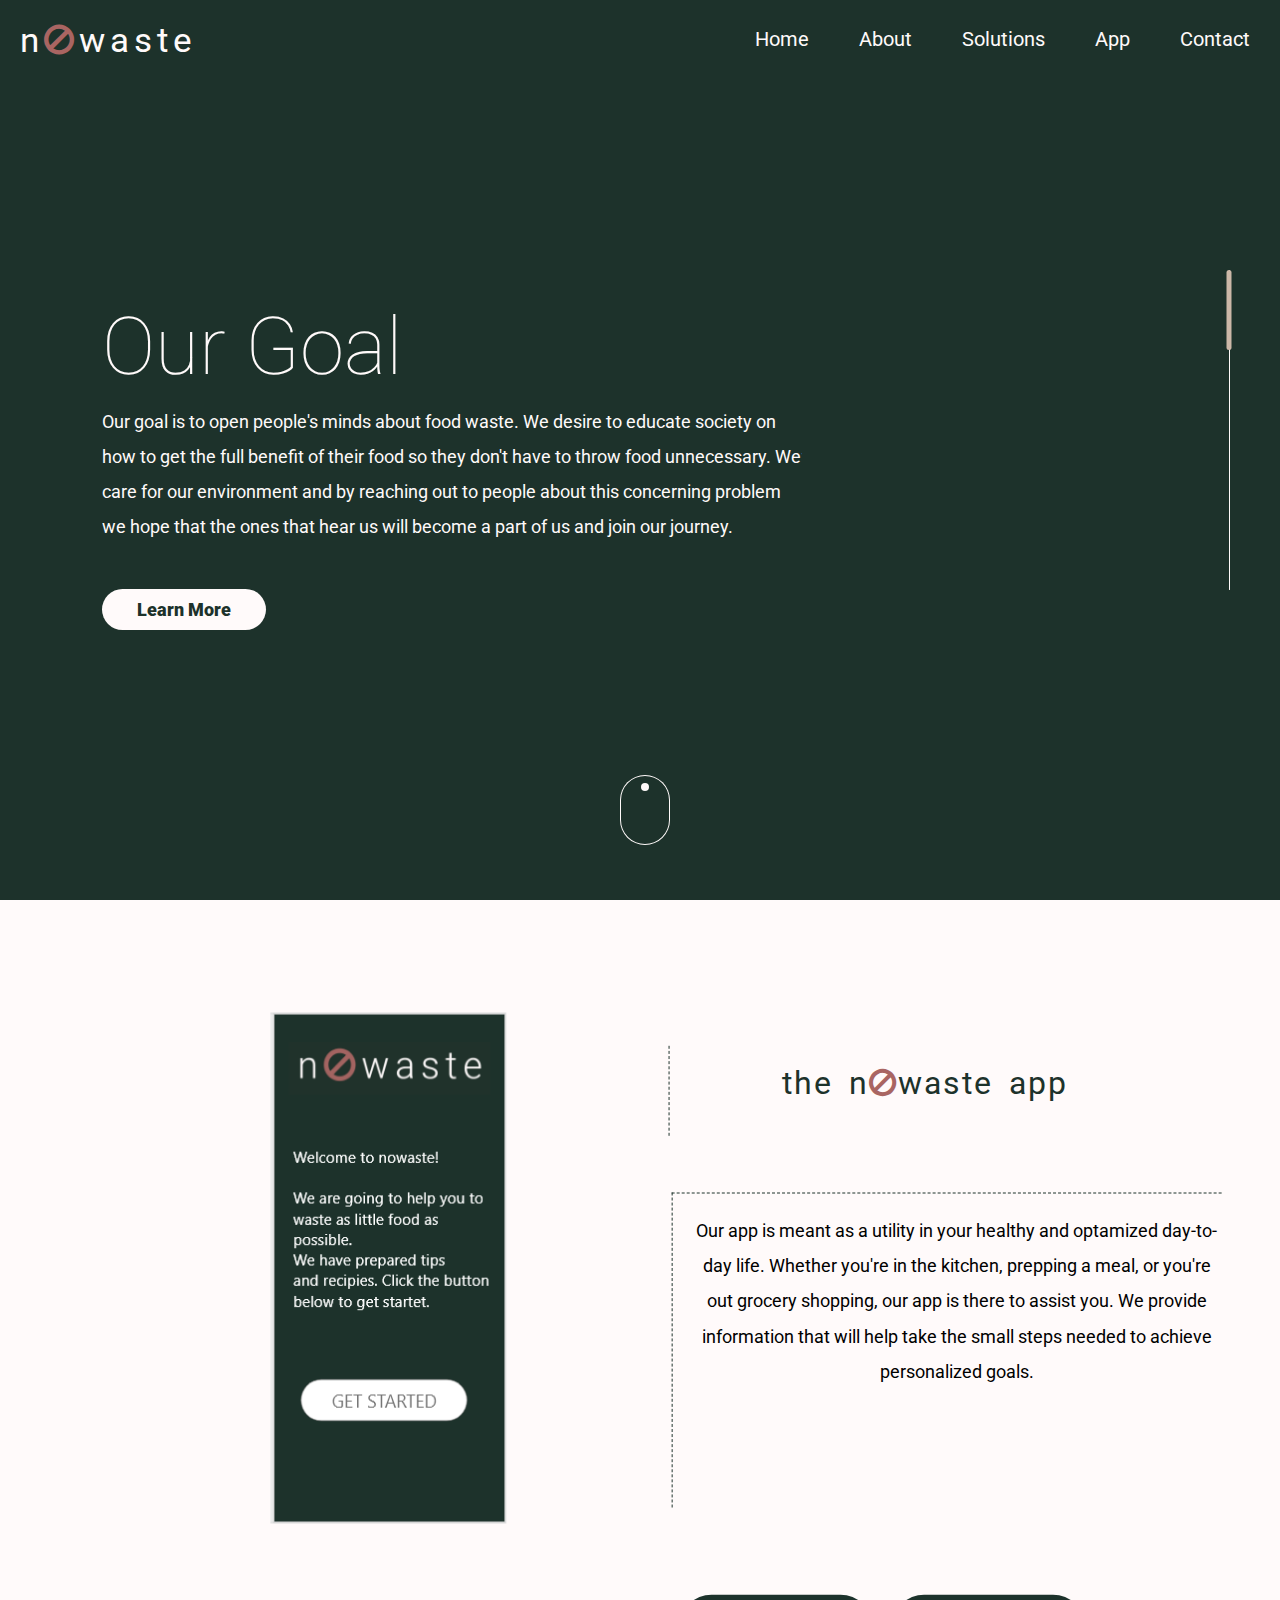
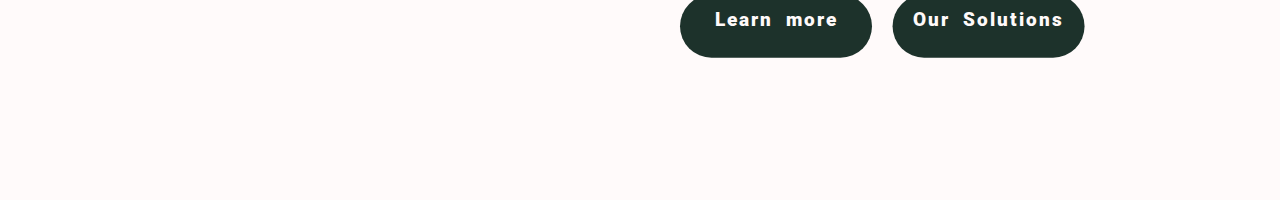
==== commit fdae6076: "Update index.html" ====
--- a/index.html
+++ b/index.html
@@ -62,7 +62,7 @@
           </div>
           <div class="msg-col">
             <h1>App</h1>
-            <p>Our app is meant as a utility in your healthy and optamized day-to-day life.
+            <p>Our main solution is our app and it is meant as a utility in your healthy and optamized day-to-day life.
             Whether you're in the kitchen, prepping a meal, or you're out grocery shopping,
             our app is there to assist you. We provide information that will help take the small steps
             needed to achieve personalized goals. </p>
